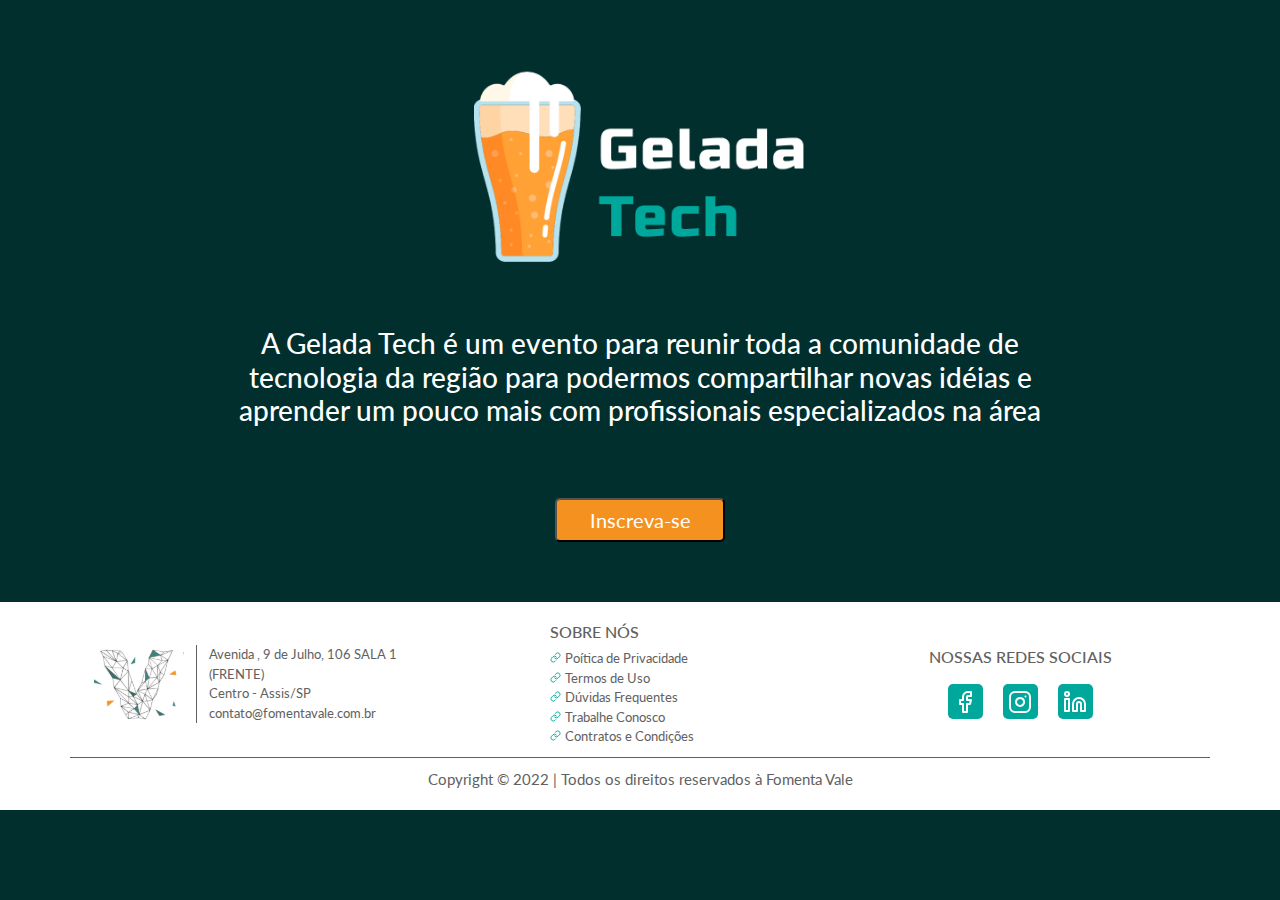
==== eventos/eventos.html @ d13920c7 "Landing Page" ====
<!DOCTYPE html>
<html lang="en">
<head>
    <meta charset="UTF-8">
    <meta http-equiv="X-UA-Compatible" content="IE=edge">
    <meta name="viewport" content="width=device-width, initial-scale=1.0">

    <link rel="preconnect" href="https://fonts.googleapis.com">
    <link rel="preconnect" href="https://fonts.gstatic.com" crossorigin>
    <link href="https://fonts.googleapis.com/css2?family=Roboto&display=swap" rel="stylesheet">
    <link href="https://fonts.googleapis.com/css2?family=Lato:ital,wght@0,400;1,700&display=swap" rel="stylesheet">
    <link href="https://fonts.googleapis.com/css2?family=Russo+One&display=swap" rel="stylesheet">
    <link href="https://fonts.googleapis.com/css2?family=Righteous&display=swap" rel="stylesheet">
    <link rel="stylesheet" href="../css/global.css" />
    <link rel="stylesheet" href="../css/bootstrap.min.css" />
    <link rel="stylesheet" href="../eventos/style.css" />

    <title>Eventos</title>
</head>
<body>

    <section id="geladatech">
                <img src="../images/logogelada.png"/>    
                <h3>A Gelada Tech é um evento para reunir toda a comunidade de tecnologia da região para podermos 
                    compartilhar novas idéias e aprender um pouco mais com profissionais especializados na área
                </h3>
                <button>Inscreva-se</button>
    </section>

    <footer id="footer">
        <div class="container">
            <div id="infos" class="row">
                <div id="coluna1" class="col-md-4">
                    <div class="row">
                        <div id="coluna1-1" class="col-md-4">
                            <img src="../images/logo2.svg" />
                        </div>
                        <div id="coluna1-2" class="col-md-8">
                            <p>Avenida , 9 de Julho, 106 SALA 1 (FRENTE)</p>
                            <p>Centro - Assis/SP</p>
                            <p>contato@fomentavale.com.br</p>
                        </div>
                    </div>
                </div>
                <div id="coluna2" class="col-md-4">
                    <h6>SOBRE NÓS</h6>
                    <p><a href=""><img src="../images/link.svg" />Poítica de Privacidade</a></p>
                    <p><a href=""><img src="../images/link.svg" />Termos de Uso</a></p>
                    <p><a href=""><img src="../images/link.svg" />Dúvidas Frequentes</a></p>
                    <p><a href=""><img src="../images/link.svg" />Trabalhe Conosco</a></p>
                    <p><a href=""><img src="../images/link.svg" />Contratos e Condições</a></p>
                </div>
                <div id="coluna3" class="col-md-4">
                    <div id="title" class="row">
                        <h6>NOSSAS REDES SOCIAIS</h6>
                    </div>
                    <div id="icons" class="row">
                        <button class="facebook"><img src="../images/facebook (1).svg" /></button>
                        <button class="instagram"><img src="../images/instagram.svg" /></button>
                        <button class="linkedin"><img src="../images/linkedin.svg" /></button>
                    </div>
                </div>
            </div>
            <div id="copyright" class="row">
                <p>Copyright © 2022 | Todos os direitos reservados à Fomenta Vale</p>
            </div>
        </div>
    </footer>

    <script src="https://cdn.jsdelivr.net/npm/@popperjs/core@2.10.2/dist/umd/popper.min.js"
        integrity="sha384-7+zCNj/IqJ95wo16oMtfsKbZ9ccEh31eOz1HGyDuCQ6wgnyJNSYdrPa03rtR1zdB"
        crossorigin="anonymous"></script>
    <script src="js/bootstrap.min.js"></script>
</body>
</html>
---- css/global.css ----
#footer{
    padding: 20px;
    background-color: #fff;
    color: #616161;
    display: flex;
    justify-content: center;
    align-items: center;
}

#footer img{
    width: 90px;
}

#footer #coluna1, #footer #coluna3 #title h6, #footer #icons{
    display: flex;
    justify-content: center;
    align-items: center;
}

#footer #infos{
    padding-bottom: 10px;
    border-bottom: 1px solid #616161;
}

#footer #coluna3{
    padding-top: 25px;
}

#footer #coluna2{
    justify-content: center;
    align-items: center;
    padding-left: 100px;
    padding-right: 100px;
}

#footer #coluna2 img{
    margin-top: -4px;
    width: 15px;
    padding-right: 4px;
}

#footer #coluna1-1{
    display: flex;
    justify-content: end;
    align-items: center;
    border-right: 0.5px solid #616161;
}

#footer p, #footer a{
    color: #616161;
    font-size: 13px;
    margin-bottom: 0;
    text-decoration: none;
}

#footer button{
    width: 35px;
    height: 35px;
    display: flex;
    align-items: center;
    justify-content: center;
    margin: 10px;
    border: none;
    border-radius: 5px;
    background: #00A89C;
    transition: 0.3s ease-in-out;
}

#footer button.facebook:hover{
    background: #00238d;
}
#footer button.instagram:hover{
    background: radial-gradient(circle at 30% 107%, #fdf497 0%, #fdf497 5%, #fd5949 45%,#d6249f 60%,#285AEB 90%);
}
#footer button.linkedin:hover{
    background: #2389e9;
}

#footer button img{
    width: 30px;
}

#footer #copyright p{
    display: flex;
    align-items: center;
    justify-content: center;
    font-size: 15px;
    margin-top: 10px;
}
---- eventos/style.css ----
body, html{
    background: #002F2E;
    font-family: 'Lato', sans-serif;
    color: #fff;
}

#geladatech{
    padding: 100px;
    padding-top: 60px;
    padding-bottom: 60px;
}

#geladatech img{
    width: 350px;
    display: block;
    margin: 0px auto;
}

#geladatech h3{
    padding-top: 50px;
    padding-bottom: 70px;
    padding-left: 100px;
    padding-right: 100px;
    display: block;
    margin: 0px auto;
    text-align: center;
}

#geladatech button{
    width: 170px;
    display: block;
    border-radius: 5px;
    margin: 0px auto;
    padding: 5px;
    font-size: 20px;
    background-color: #F5911E;
    color: #fff;
}
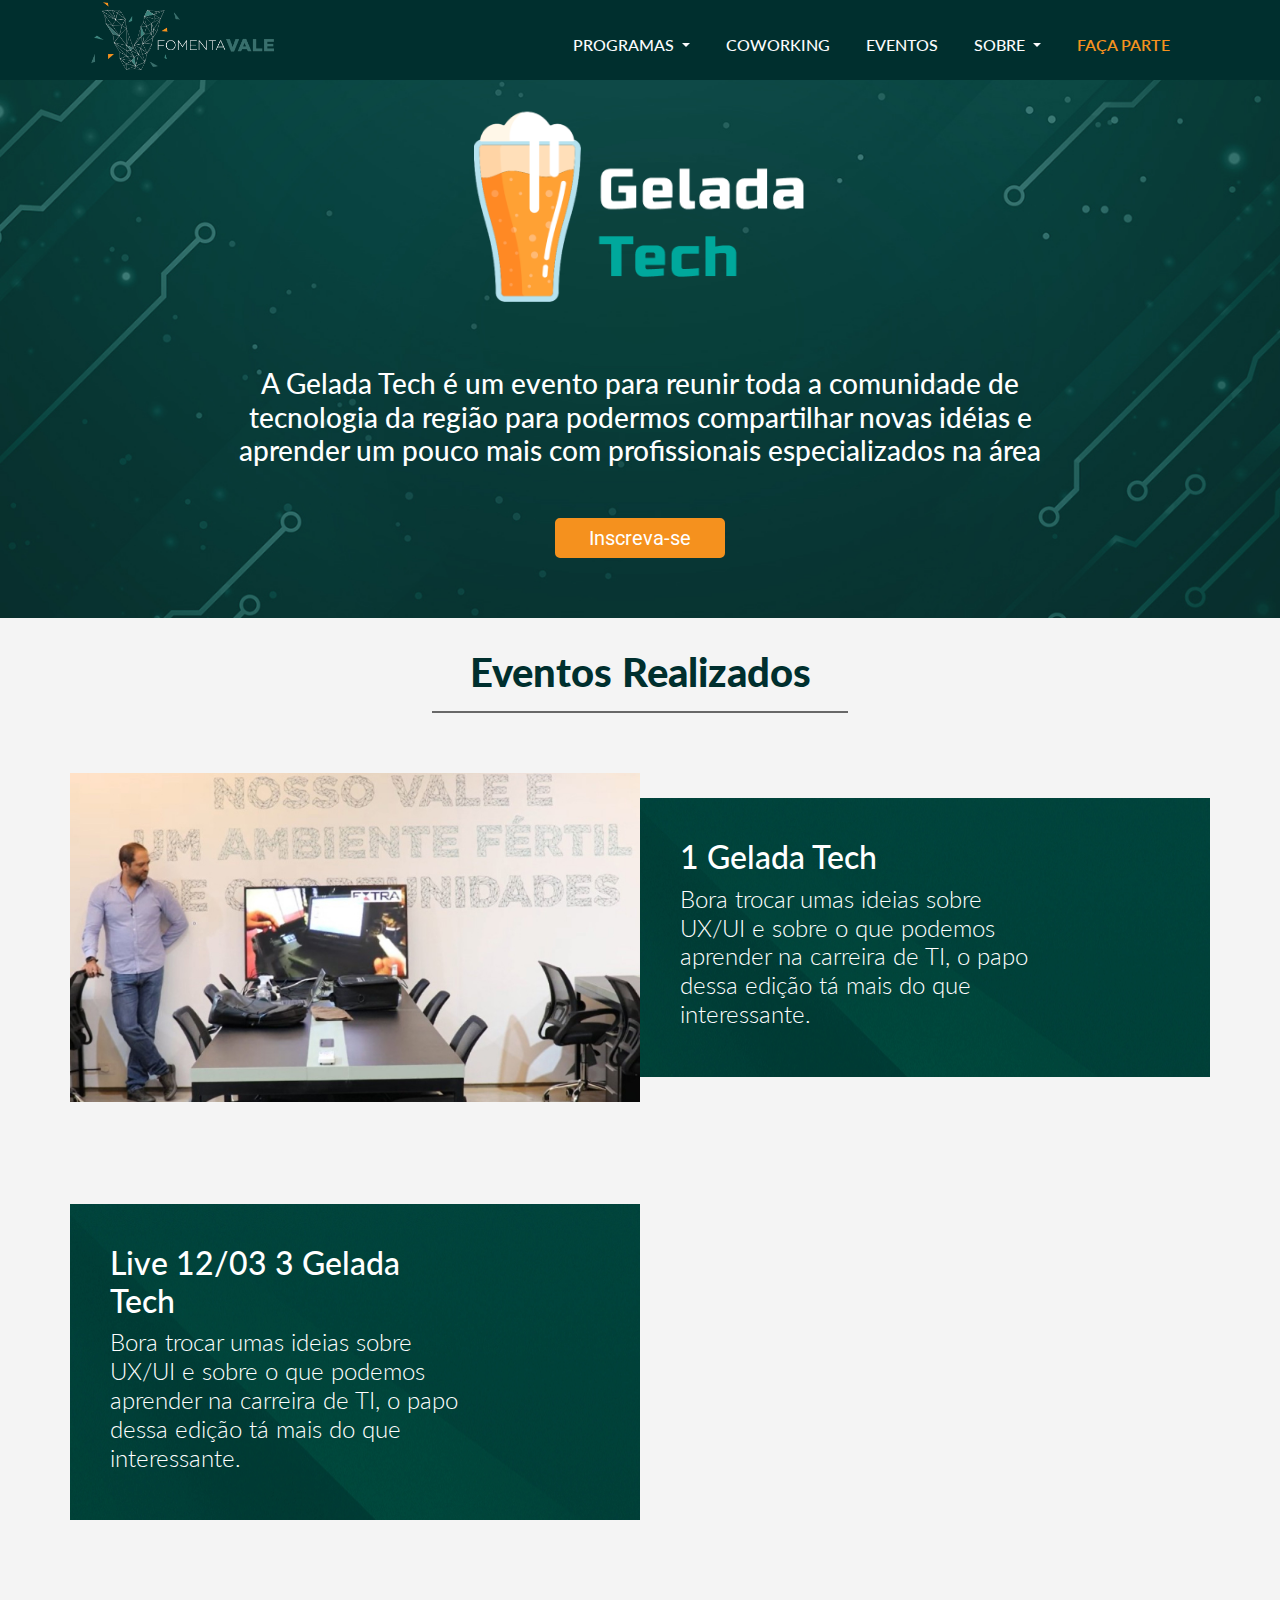
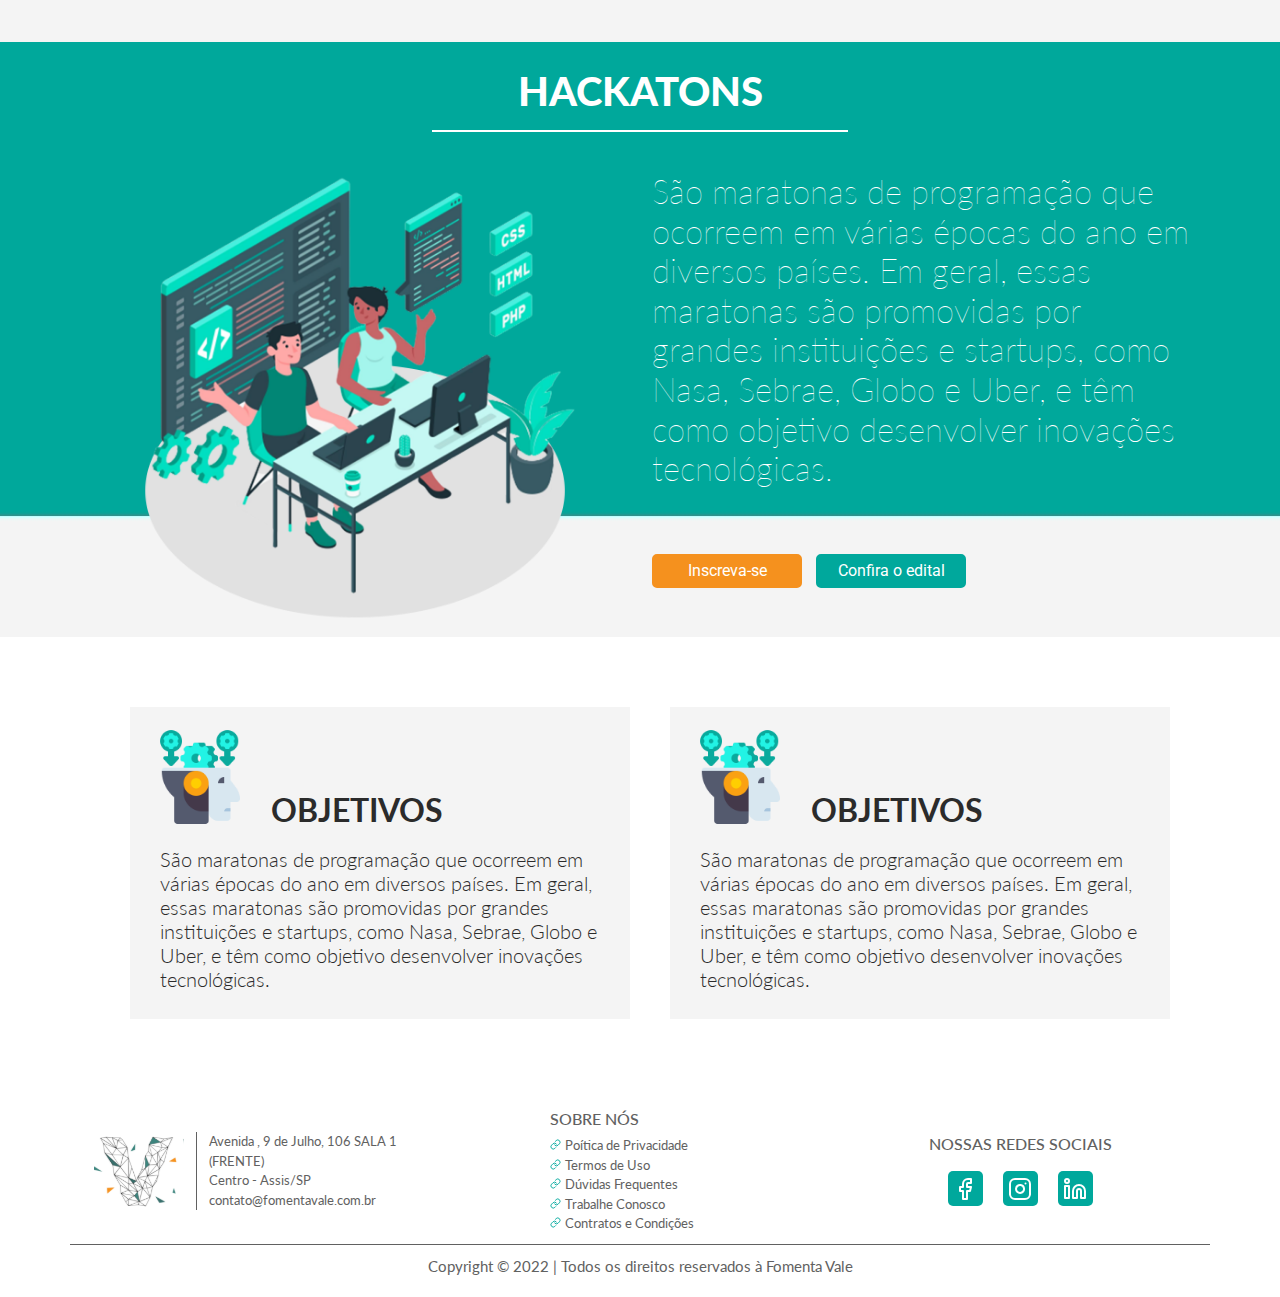
==== commit 7ce2e2e5: "Commit27/04" ====
--- a/eventos/eventos.html
+++ b/eventos/eventos.html
@@ -8,7 +8,7 @@
     <link rel="preconnect" href="https://fonts.googleapis.com">
     <link rel="preconnect" href="https://fonts.gstatic.com" crossorigin>
     <link href="https://fonts.googleapis.com/css2?family=Roboto&display=swap" rel="stylesheet">
-    <link href="https://fonts.googleapis.com/css2?family=Lato:ital,wght@0,400;1,700&display=swap" rel="stylesheet">
+    <link href="https://fonts.googleapis.com/css2?family=Lato:wght@100;300;400;700;900&display=swap" rel="stylesheet">
     <link href="https://fonts.googleapis.com/css2?family=Russo+One&display=swap" rel="stylesheet">
     <link href="https://fonts.googleapis.com/css2?family=Righteous&display=swap" rel="stylesheet">
     <link rel="stylesheet" href="../css/global.css" />
@@ -19,12 +19,161 @@
 </head>
 <body>
 
+        <!-- NAVBAR -->
+
+        <nav class="navbar navbar-light navbar-expand-lg fixed-top">
+            <div class="container">
+                <div class="avatar">
+                    <a class="navbar-brand" href="http://www.fomentavale.com.br"></a>
+                </div>
+                <button class="navbar-toggler" type="button" data-toggle="collapse" data-target="#f-navbar"
+                    aria-controls="navbarSupportedContent" aria-expanded="false" aria-label="Menu">
+                    <span class="navbar-toggler-icon"></span>
+                </button>
+                <div class="collapse navbar-collapse" id="f-navbar">
+                    <ul class="navbar-nav ml-auto justify-content-md-end">
+                        <li class="nav-item dropdown">
+                            <a class="nav-link dropdown-toggle" href="#" id="navbarDropdownProgramas" role="button"
+                                data-toggle="dropdown" aria-haspopup="true" aria-expanded="false">
+                                Programas
+                            </a>
+                            <div class="dropdown-menu" aria-labelledby="navbarDropdown">
+                                <a class="dropdown-item" href="#">Pré-Incubação</a>
+                                <a class="dropdown-item" href="#">Incubação</a>
+                            </div>
+                        </li>
+                        <li class="nav-item">
+                            <a class="nav-link" href="#" title="Coworking">Coworking</a>
+                        </li>
+                        <li class="nav-item">
+                            <a class="nav-link" href="../eventos/eventos.html" title="Eventos">Eventos</a>
+                        </li>
+                        <li class="nav-item dropdown">
+                            <a class="nav-link dropdown-toggle" href="#" id="navbarDropdownSobre" role="button"
+                                data-toggle="dropdown" aria-haspopup="true" aria-expanded="false">
+                                Sobre
+                            </a>
+                            <div class="dropdown-menu" aria-labelledby="navbarDropdown">
+                                <a class="dropdown-item" href="#somos" title="Quem Somos">Quem Somos</a>
+                                <a class="dropdown-item" href="#fazemos" title="O que Fazemos">O que fazemos</a>
+                                <a class="dropdown-item" href="#idealizadores" title="Idealizadores">Idealizadores</a>
+                                <a class="dropdown-item" href="#apoiadores" title="Apoiadores">Apoiadores</a>
+                            </div>
+                        </li>
+                        <li class="nav-item">
+                            <a class="nav-link faca-parte" href="#faca-parte" title="Faça Parte">Faça Parte</a>
+                        </li>
+                    </ul>
+                </div>
+            </div>
+        </nav>
+
     <section id="geladatech">
-                <img src="../images/logogelada.png"/>    
-                <h3>A Gelada Tech é um evento para reunir toda a comunidade de tecnologia da região para podermos 
-                    compartilhar novas idéias e aprender um pouco mais com profissionais especializados na área
-                </h3>
-                <button>Inscreva-se</button>
+        <div class="container">
+            <img src="../images/logogelada.png"/>    
+            <h3>
+                A Gelada Tech é um evento para reunir toda a comunidade de tecnologia da região para podermos 
+                compartilhar novas idéias e aprender um pouco mais com profissionais especializados na área
+            </h3>
+            <button>Inscreva-se</button>
+        </div>
+    </section>
+
+    <section id="eventos">
+        <div class="container">
+            <h1>Eventos Realizados</h1>
+            <div class="row" id="slides">
+                <div id="coluna1" class="col-md-6">
+                    <img src="../images/image7.jpg">
+                </div>
+                <div id="coluna2" class="col-md-6">
+                    <div class="infos">
+                        <h2>1 Gelada Tech</h2>
+                        <h4>
+                            Bora trocar umas ideias sobre UX/UI e  sobre o que podemos aprender na carreira de TI, 
+                            o papo dessa edição tá mais do que interessante.
+                        </h4>
+                    </div>
+                </div>
+            </div>
+
+            <div class="row" id="slides">
+                <div id="coluna2" class="col-md-6">
+                    <div class="infos">
+                        <h2>Live 12/03 3 Gelada Tech</h2>
+                        <h4>
+                            Bora trocar umas ideias sobre UX/UI e  sobre o que podemos aprender na carreira de TI, 
+                            o papo dessa edição tá mais do que interessante.
+                        </h4>
+                    </div>
+                </div>
+                <div id="coluna1" class="col-md-6">
+                    <iframe src="https://www.facebook.com/plugins/video.php?height=314&href=https%3A%2F%2Fwww.facebook.com%2Ffomentavale%2
+                        Fvideos%2F514987213561900%2F&show_text=false&width=560&t=0" width="560" height="314" style="border:none;overflow:hidden" 
+                        scrolling="no" frameborder="0" allowfullscreen="true" allow="autoplay; clipboard-write; encrypted-media; 
+                        picture-in-picture; web-share" allowFullScreen="true">
+                    </iframe>
+                </div>
+            </div>
+        </div>
+    </section>
+
+    <section id="hackatons">
+        <div class="sobre">
+            <div class="container">
+                <h1>HACKATONS</h1>
+                <div class="row">
+                    <div id="coluna1" class="col-md-6">
+                        <img src="../images/imagempng2.png"/>
+                    </div>
+                    <div id="coluna2" class="col-md-6">
+                        <h3>
+                            São maratonas de programação que ocorreem em várias épocas do ano em diversos países. 
+                            Em geral, essas maratonas são promovidas por grandes instituições e startups, como Nasa, Sebrae, Globo e Uber, 
+                            e têm como objetivo desenvolver inovações tecnológicas.
+                        </h3>
+                        <div class="button">
+                            <button class="button1">Inscreva-se</button>
+                            <button class="button2">Confira o edital</button>
+                        </div>
+                    </div>
+                </div>
+            </div>
+        </div>
+        <div class="container">
+            <div id="infos" class="row">
+                <div id="infos1" class="col-md-6">
+                    <div class="row">
+                        <div class="col-md-3">
+                            <img src="../images/custom-features.png"/>
+                        </div>
+                        <div id="title" class="col-md-3">
+                            <h2>OBJETIVOS</h2>
+                        </div>
+                    </div>
+                    
+                    <h5>São maratonas de programação que ocorreem em várias épocas do ano em diversos países. 
+                        Em geral, essas maratonas são promovidas por grandes instituições e startups, como Nasa, 
+                        Sebrae, Globo e Uber, e têm como objetivo desenvolver inovações tecnológicas.
+                    </h5>
+                </div>
+                <div id="infos2" class="col-md-6">
+                        <div class="row">
+                            <div class="col-md-3">
+                                <img src="../images/custom-features.png"/>
+                            </div>
+                            <div id="title" class="col-md-3">
+                                <h2>OBJETIVOS</h2>
+                            </div>
+                        </div>
+                        
+                        <h5>São maratonas de programação que ocorreem em várias épocas do ano em diversos países. 
+                            Em geral, essas maratonas são promovidas por grandes instituições e startups, como Nasa, 
+                            Sebrae, Globo e Uber, e têm como objetivo desenvolver inovações tecnológicas.
+                        </h5>
+                </div>
+            </div>
+        </div>
     </section>
 
     <footer id="footer">
--- a/eventos/style.css
+++ b/eventos/style.css
@@ -1,10 +1,108 @@
 body, html{
-    background: #002F2E;
+    background: #f4f4f4;
     font-family: 'Lato', sans-serif;
     color: #fff;
 }
 
+.navbar-toggler {
+	border: none;
+}
+.navbar-toggler:focus {
+	outline: 0;
+}
+
+#f-navbar{
+    display: flex;
+    justify-content: end;
+}
+
+#f-navbar .nav-link {
+	font-size: 16px;
+	color: #fbfcfd;
+	font-weight: 500;
+	text-transform: uppercase;
+}
+
+div.center{
+	display: flex;
+	align-items: center;
+	justify-content: center;
+}
+
+.navbar {
+	height: 80px;
+    padding-top: 20px;
+    transition: all 0.30s linear;
+    background-color: #002F2E;
+}
+.navbar.scroll {
+    box-shadow: 0 0 10px rgba(0,0,0,0.4);
+    height: 80px;
+		background: white;	
+}
+.navbar.scroll #f-navbar a {
+	color: rgb(97, 97, 97);
+	font-weight: 500;
+
+}
+.navbar.scroll #f-navbar .nav-link.faca-parte {
+	color: #f6921e;
+
+}
+
+#f-navbar li{
+    margin-right: 20px;
+}
+
+.avatar {
+	background-image: url(../images/logo1.png);
+	padding-top: 90px;
+	background-size: contain;
+	transition: all 0.20s linear;
+	background-repeat: no-repeat;
+	width: 18%;
+	height: 0;
+
+}
+.navbar.scroll .avatar {
+	background-image: url(../images/logo1.png);
+	width: 170px;
+	padding-top:70px;
+	width: 20%;
+	transition: all 0.20s linear;
+}
+div#f-navbar.nav-item {
+	margin-top: 18px;
+	margin-right: 8px;
+}
+#f-navbar .nav-item:hover .nav-link {
+	color: #d6621e;
+	transition: .5s;
+}
+#f-navbar .nav-item:after {
+	content: '';
+	border-bottom: 2px solid #39857c;
+	display: block;
+	transition: .3s ease;
+	transform: scaleX(0);
+}
+#f-navbar .nav-item:hover:after {
+    transform: scaleX(1);
+}
+#f-navbar .nav-link.faca-parte {
+	color: #f6921e;
+	font-weight: 600;
+}
+#f-navbar .nav-item:hover .nav-link.faca-parte {
+	color: #d6621e;
+}
+
 #geladatech{
+    margin-top: 40px;
+    background-image: url(../images/backgroundGelada.jpg);
+    background-position: center;
+    background-repeat: no-repeat;
+    background-size: cover;
     padding: 100px;
     padding-top: 60px;
     padding-bottom: 60px;
@@ -18,7 +116,7 @@
 
 #geladatech h3{
     padding-top: 50px;
-    padding-bottom: 70px;
+    padding-bottom: 50px;
     padding-left: 100px;
     padding-right: 100px;
     display: block;
@@ -27,12 +125,195 @@
 }
 
 #geladatech button{
+    font-family: 'Roboto', sans-serif;
     width: 170px;
     display: block;
     border-radius: 5px;
-    margin: 0px auto;
-    padding: 5px;
+    border: 2px solid #F5911E;
+    margin: 0px auto;
+    padding: 3px;
     font-size: 20px;
     background-color: #F5911E;
     color: #fff;
+    transition: 0.2s ease-in-out;
+}
+
+#geladatech button:hover{
+    background-color: #fff;
+    color: #F5911E;
+    border: 2px solid #F5911E;
+}
+
+#eventos {
+    background-color: #f4f4f4;
+    padding: 20px;
+}
+
+#eventos h1 {
+    font-weight: 900;
+    display: block;
+    margin: 0px auto;
+    color: #002F2E;
+    margin-top: 10px;
+    margin-left: 350px;
+    margin-right: 350px;
+    margin-bottom: 60px;
+    padding-bottom: 15px;
+    border-bottom: 2px solid #686868;
+    text-align: center;
+}
+
+#eventos h4{
+    font-weight: 300;
+}
+
+#slides{
+    margin-top: 40px;
+    margin-bottom: 100px;
+}
+
+#slides img, #slides iframe{
+    width: 100%;
+}
+
+#eventos #coluna1{
+    padding-left: 0;
+    padding-right: 0;
+}
+
+#eventos #coluna2{
+    display: flex;
+    align-items: center;
+    justify-content: center;
+    padding-left: 0;
+    padding-right: 0;
+}
+
+#slides .infos{
+    background-image: url(../images/background11.jpg);
+    padding: 40px;
+    padding-right: 170px;
+}
+
+#hackatons {
+    background-color: #fff;
+}
+
+#hackatons .sobre{
+    background-image: url(../images/backhackatons.jpg);
+    padding: 15px;
+}
+
+#hackatons #coluna1 img{
+    width: 460px;
+    display: block;
+    margin: 0px auto;
+}
+
+#hackatons h1{
+    font-weight: 900;
+    display: block;
+    margin: 0px auto;
+    color: #ffffff;
+    margin-top: 10px;
+    margin-left: 350px;
+    margin-right: 350px;
+    margin-bottom:30px;
+    padding-bottom: 15px;
+    border-bottom: 2px solid #ffffff;
+    text-align: center;
+}
+
+#hackatons h3{
+    margin-top: 10px;
+    font-weight: 100;
+    font-size: 33px;
+}
+
+#hackatons .button{
+    margin-top: 65px;
+}
+
+#hackatons .button1, #hackatons .button2{
+    background-color: #F5911E;
+    font-family: 'Roboto', sans-serif;
+    color: #fff;
+    padding: 3px;
+    width: 150px;
+    border: 2px solid #F5911E;
+    border-radius: 5px;
+    margin-right: 10px;
+    transition: 0.2s ease-in-out;
+}
+
+#hackatons .button2{
+    background-color: #00A89C;
+    border: 2px solid #00A89C;
+}
+
+#hackatons .button1:hover{
+    background-color: #fff;
+    color: #F5911E;
+    border: 2px solid #F5911E;
+}
+
+#hackatons .button2:hover{
+    background-color: #fff;
+    color: #00A89C;
+    border: 2px solid #00A89C;
+}
+
+#hackatons #infos1, #hackatons #infos2{
+    background-color: #f4f4f4;
+    color: rgb(43, 43, 43);
+    max-width: 500px;
+    margin: 10px;
+    padding: 20px;
+    transition: all ease-out 0.2s;
+}
+
+#hackatons #infos1:hover, #hackatons #infos2:hover{
+    box-shadow: 0px 0px 10px 0px rgba(0, 0, 0, 0.12);
+    transform: scale(1.05);
+    background-color: #00A89C;
+    color: #fff;
+}
+
+#hackatons #infos{
+    display: flex;
+    align-items: center;
+    justify-content: center;
+    padding-top: 60px;
+    padding-bottom: 60px;
+}
+
+#hackatons #infos1{
+    margin-right: 30px;
+}
+
+#hackatons #infos1{
+    margin-left: 30px;
+}
+
+#hackatons #infos1 img, #infos2 img{
+    width: 100px;
+    display: flex;
+    margin-bottom: 10px;
+
+}
+
+#infos1 #title, #infos2 #title{
+    display: flex;
+    align-items: flex-end;
+}
+
+#infos h2{
+    font-weight: 700;
+}
+
+#infos h5{
+    font-weight: 300;
+    margin-top: 10px;
+    margin-left: 10px;
+    margin-right: 10px;
 }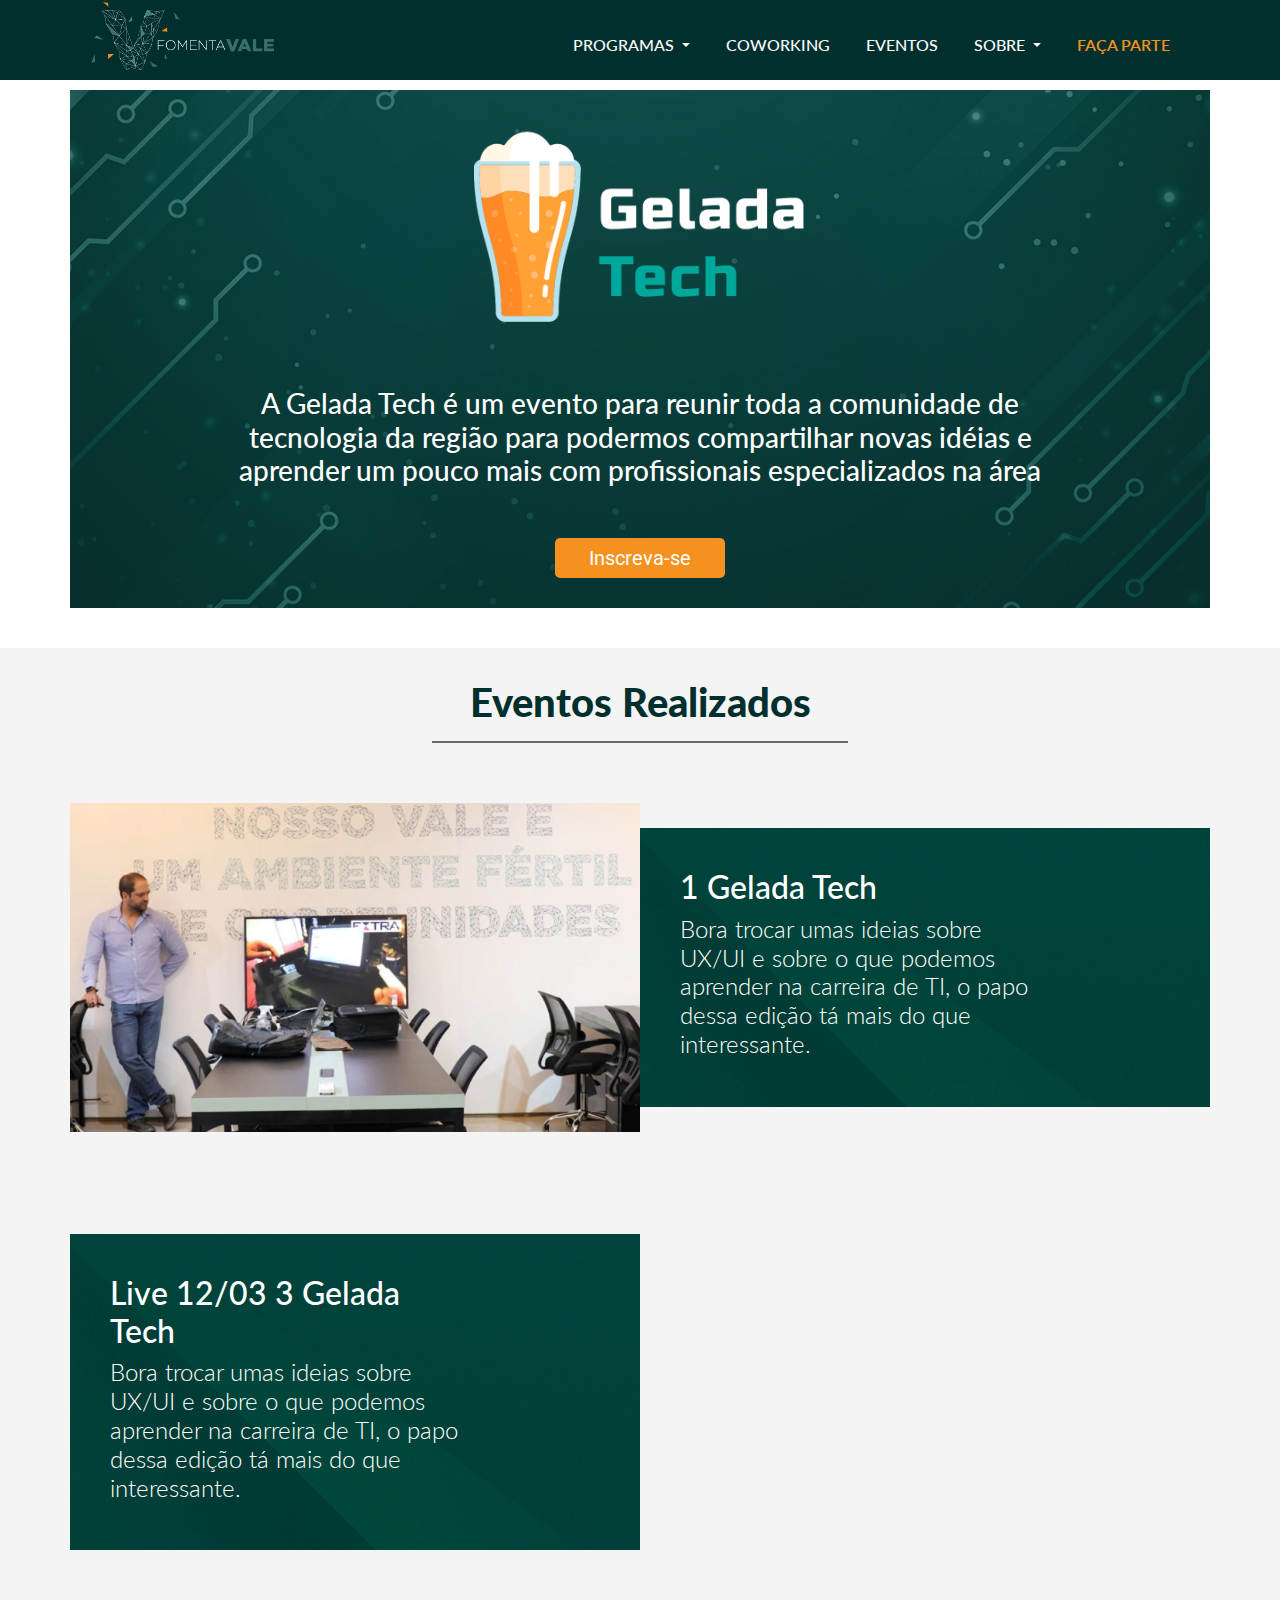
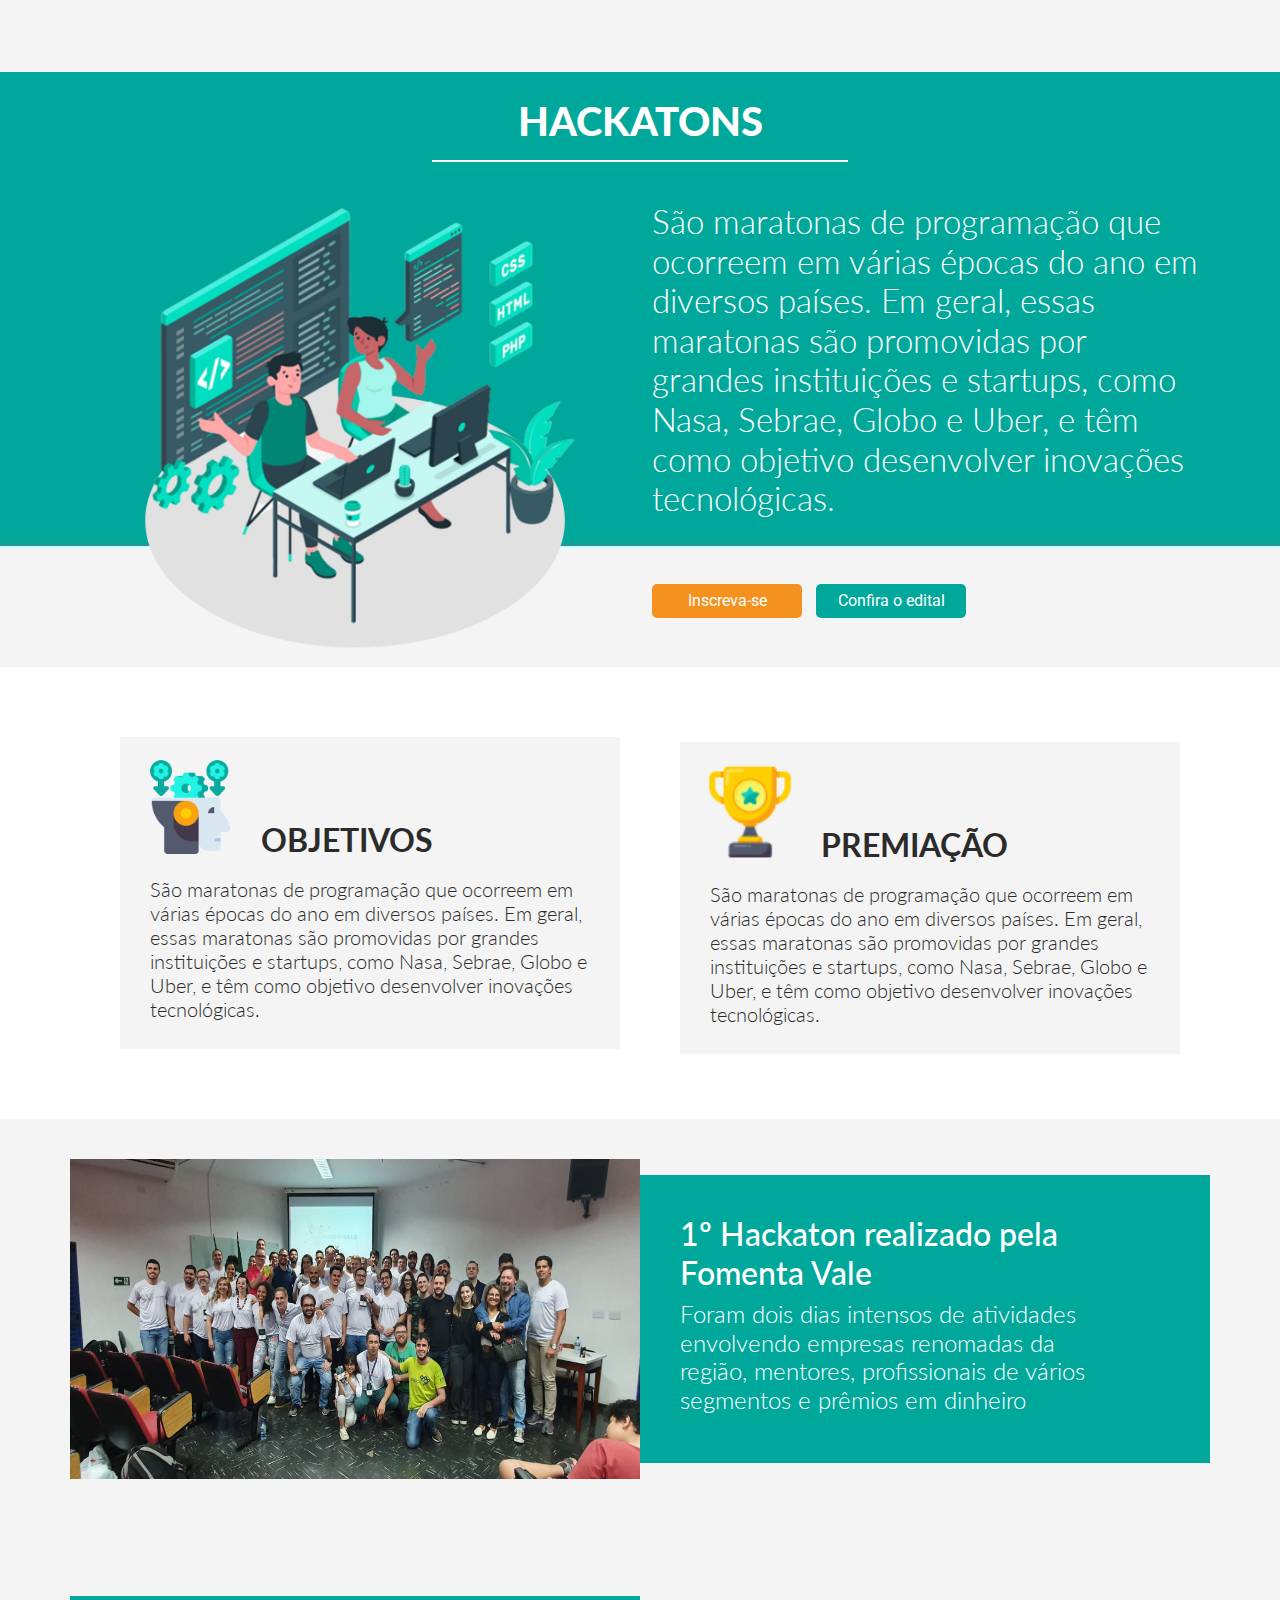
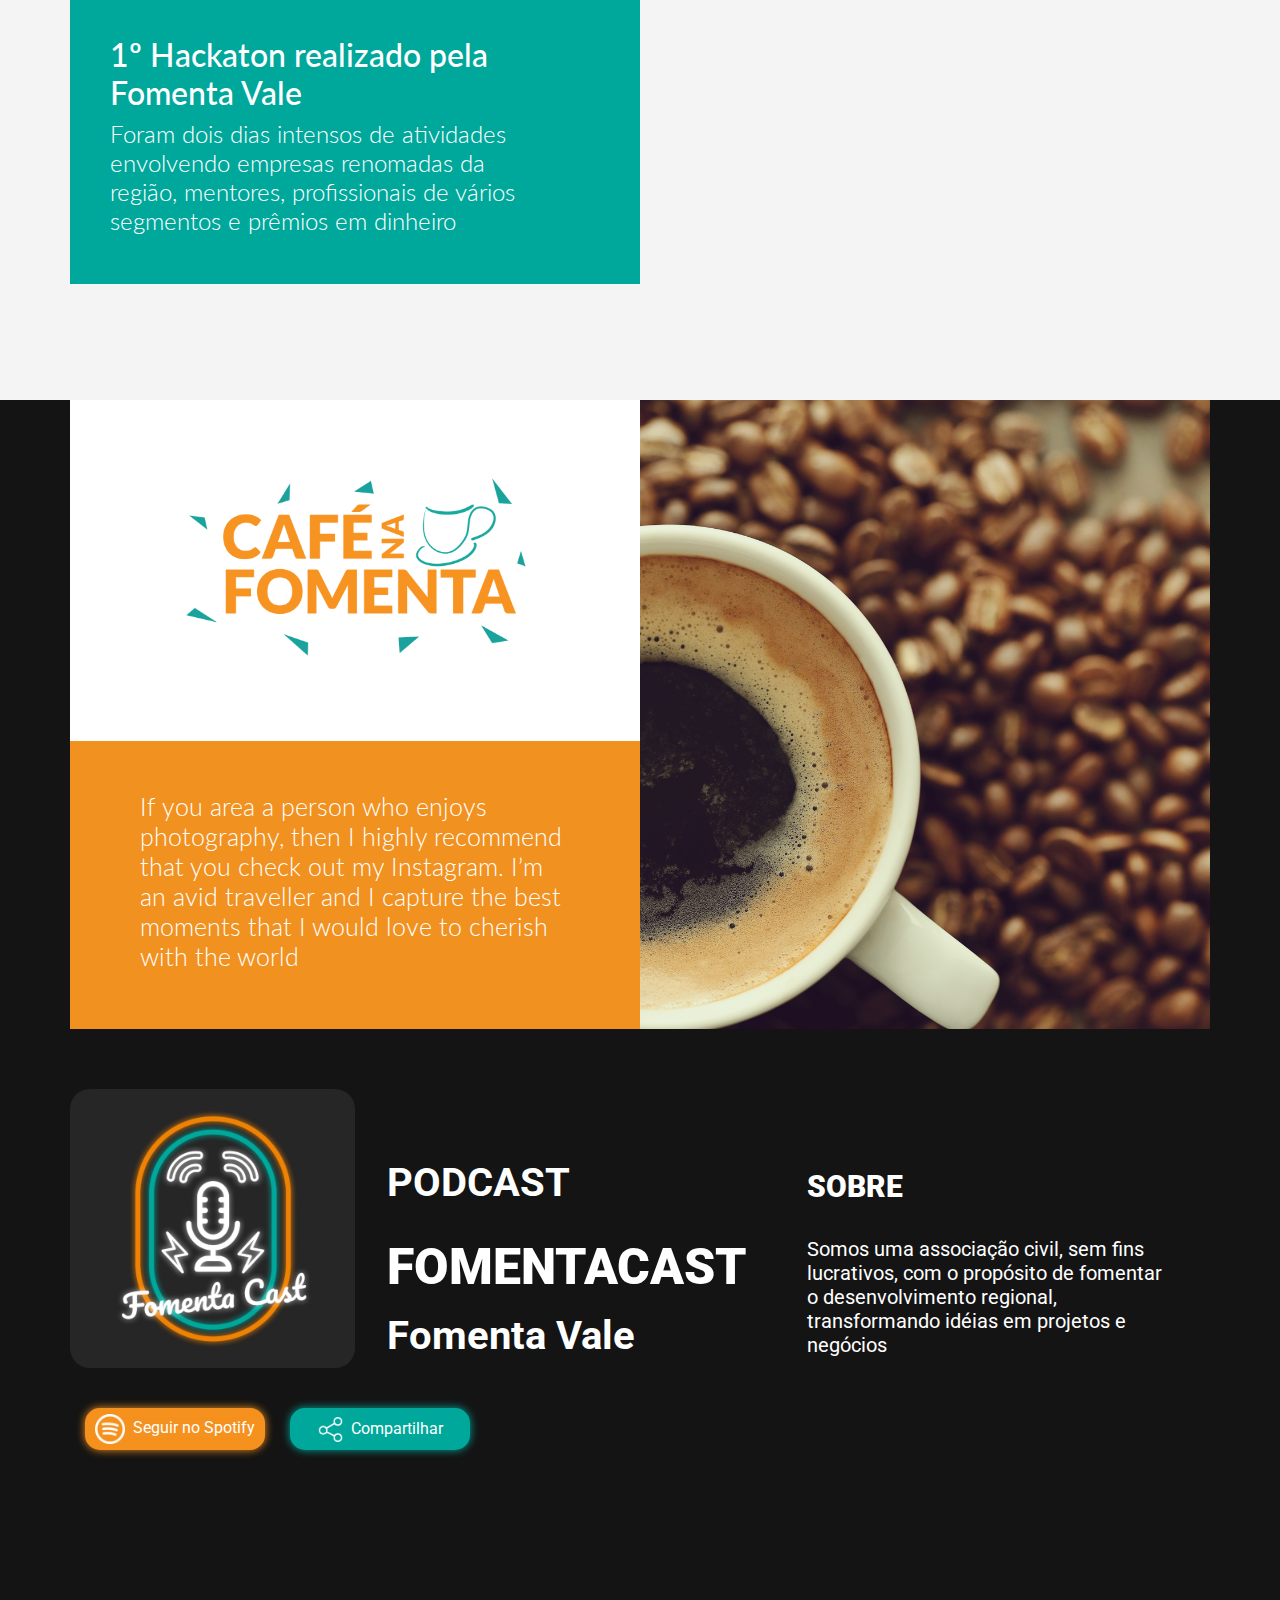
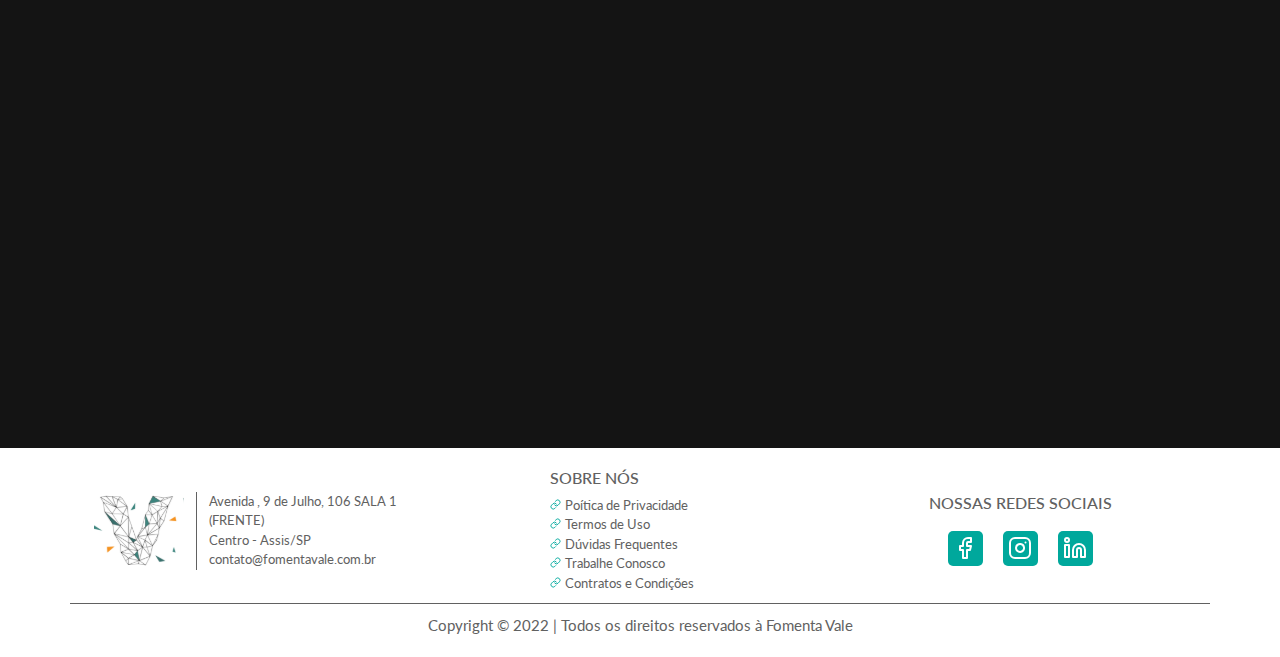
==== commit ae5df5fe: "Commit28/04" ====
--- a/eventos/eventos.html
+++ b/eventos/eventos.html
@@ -7,8 +7,8 @@
 
     <link rel="preconnect" href="https://fonts.googleapis.com">
     <link rel="preconnect" href="https://fonts.gstatic.com" crossorigin>
-    <link href="https://fonts.googleapis.com/css2?family=Roboto&display=swap" rel="stylesheet">
     <link href="https://fonts.googleapis.com/css2?family=Lato:wght@100;300;400;700;900&display=swap" rel="stylesheet">
+    <link href="https://fonts.googleapis.com/css2?family=Roboto:wght@100;300;400;500;700;900&display=swap" rel="stylesheet">
     <link href="https://fonts.googleapis.com/css2?family=Russo+One&display=swap" rel="stylesheet">
     <link href="https://fonts.googleapis.com/css2?family=Righteous&display=swap" rel="stylesheet">
     <link rel="stylesheet" href="../css/global.css" />
@@ -160,10 +160,10 @@
                 <div id="infos2" class="col-md-6">
                         <div class="row">
                             <div class="col-md-3">
-                                <img src="../images/custom-features.png"/>
+                                <img src="../images/trophy.png"/>
                             </div>
                             <div id="title" class="col-md-3">
-                                <h2>OBJETIVOS</h2>
+                                <h2>PREMIAÇÃO</h2>
                             </div>
                         </div>
                         
@@ -172,6 +172,106 @@
                             Sebrae, Globo e Uber, e têm como objetivo desenvolver inovações tecnológicas.
                         </h5>
                 </div>
+            </div>
+        </div>
+    </section>
+
+    <section id="hackatonfomenta">
+        <div class="container">
+            <div class="row" id="slides">
+                <div id="coluna1" class="col-md-6">
+                    <img src="../images/eventohackaton.jpg">
+                </div>
+                <div id="coluna2" class="col-md-6">
+                    <div class="infos">
+                        <h2>1º Hackaton realizado pela
+                            Fomenta Vale
+                        </h2>
+                        <h4>
+                            Foram dois dias intensos de atividades envolvendo empresas renomadas da região, mentores, profissionais de vários segmentos e prêmios em dinheiro
+                        </h4>
+                    </div>
+                </div>
+            </div>
+
+            <div class="row" id="slides">
+                <div id="coluna2" class="col-md-6">
+                    <div class="infos">
+                        <h2>1º Hackaton realizado pela
+                            Fomenta Vale</h2>
+                        <h4>
+                            Foram dois dias intensos de atividades envolvendo empresas renomadas da região, mentores, profissionais de vários segmentos e prêmios em dinheiro
+                       
+                        </h4>
+                    </div>
+                </div>
+                <div id="coluna1" class="col-md-6">
+                    <iframe width="560" height="315" src="https://www.youtube.com/embed/HROHU5tDCQ4" 
+                        title="YouTube video player" frameborder="0" allow="accelerometer; autoplay; clipboard-write; 
+                        encrypted-media; gyroscope; picture-in-picture" allowfullscreen>
+                    </iframe>
+                </div>
+            </div>
+        </div>
+    </section>
+
+    <section id="cafe">
+        <div class="container">
+            <div class="row">
+                <div id="coluna1" class="col-md-6">
+                    <div id="image">
+                        <img src="../images/logocafe.png"/>
+                    </div>
+                    <div class="info">
+                        <h4>
+                            If you area a person who enjoys photography, then I highly recommend that you 
+                            check out my Instagram. I’m an avid traveller and I capture the best moments that 
+                            I would love to cherish with the world
+                        </h4>
+                    </div>
+                </div>
+                <div id="coluna2" class="col-md-6">
+
+                </div>
+            </div>
+        </div>
+    </section>
+
+    <section id="fomentacast">
+        <div class="container">
+            <div class="row">
+                <div id="coluna1" class="col-md-3">
+                    <img src="../images/logofomentacast.png"/>
+                </div>
+                <div id="coluna2" class="col-md-4">
+                    <h2>PODCAST</h2>
+                    <h1>FOMENTACAST</h1>
+                    <h2>Fomenta Vale</h2>
+                </div>
+                <div id="coluna3" class="col-md-4">
+                    <h1>SOBRE</h1>
+                    <h3>Somos uma associação civil, sem fins lucrativos, com o propósito de fomentar o desenvolvimento
+                         regional, transformando idéias em projetos e negócios
+                    </h3>
+                </div>
+            </div>
+            <div id="buttons" class="row">
+                <button class="button1"><img src="../images/spotify-logo.png"/>Seguir no Spotify</button>
+                <button class="button2"><img src="../images/share.png"/>Compartilhar</button>
+            </div>
+            <div id="episodio">
+                <iframe style="border-radius:12px" 
+                    src="https://open.spotify.com/embed/episode/7qWI9ZImtLljAv7EBVX9SA?utm_source=generator&theme=0" 
+                    width="100%" height="232" frameBorder="0" allowfullscreen="" allow="autoplay; clipboard-write; 
+                    encrypted-media; fullscreen; picture-in-picture">
+                </iframe>
+            </div>
+            <div id="episodio">
+                <iframe style="border-radius:12px" 
+                    src="https://open.spotify.com/embed/show/1PolUs1o4eBpX695UYGSUn?utm_source=generator&theme=0" 
+                    width="100%" height="232" frameBorder="0" allowfullscreen="" allow="autoplay; clipboard-write; 
+                    encrypted-media; fullscreen; picture-in-picture">
+                </iframe>
             </div>
         </div>
     </section>
--- a/eventos/style.css
+++ b/eventos/style.css
@@ -98,14 +98,18 @@
 }
 
 #geladatech{
-    margin-top: 40px;
+    margin-top: 80px;
+    padding-top: 10px;
+    padding-bottom: 40px;
+    background-color: #fff;
+}
+
+#geladatech .container{
     background-image: url(../images/backgroundGelada.jpg);
     background-position: center;
     background-repeat: no-repeat;
     background-size: cover;
-    padding: 100px;
-    padding-top: 60px;
-    padding-bottom: 60px;
+    padding: 30px;
 }
 
 #geladatech img{
@@ -163,7 +167,7 @@
     text-align: center;
 }
 
-#eventos h4{
+#eventos h4, #hackatonfomenta h4{
     font-weight: 300;
 }
 
@@ -176,12 +180,12 @@
     width: 100%;
 }
 
-#eventos #coluna1{
+#eventos #coluna1, #hackatonfomenta #coluna1{
     padding-left: 0;
     padding-right: 0;
 }
 
-#eventos #coluna2{
+#eventos #coluna2, #hackatonfomenta #coluna2{
     display: flex;
     align-items: center;
     justify-content: center;
@@ -189,10 +193,20 @@
     padding-right: 0;
 }
 
-#slides .infos{
+#eventos #slides .infos{
     background-image: url(../images/background11.jpg);
     padding: 40px;
     padding-right: 170px;
+}
+
+#hackatonfomenta #slides .infos{
+    background-color: #00A89C;
+    padding: 40px;
+    padding-right: 100px;
+}
+
+#hackatonfomenta img{
+    height: 320px;
 }
 
 #hackatons {
@@ -226,7 +240,7 @@
 
 #hackatons h3{
     margin-top: 10px;
-    font-weight: 100;
+    font-weight: 300;
     font-size: 33px;
 }
 
@@ -269,7 +283,7 @@
     max-width: 500px;
     margin: 10px;
     padding: 20px;
-    transition: all ease-out 0.2s;
+    transition: all ease-out 0.3s;
 }
 
 #hackatons #infos1:hover, #hackatons #infos2:hover{
@@ -293,6 +307,11 @@
 
 #hackatons #infos1{
     margin-left: 30px;
+}
+
+#hackatons #infos2{
+    margin-left: 30px;
+    margin-bottom: 0;
 }
 
 #hackatons #infos1 img, #infos2 img{
@@ -316,4 +335,165 @@
     margin-top: 10px;
     margin-left: 10px;
     margin-right: 10px;
+}
+
+#cafe #coluna1{
+    background-color: #fff;
+    display: block;
+    margin: 0px auto;
+    padding: 0;
+}
+
+#cafe {
+    background-color: #141414;
+}
+
+#cafe img{
+    width: 400px;
+    margin-top: 30px;
+    margin-bottom: 30px;
+}
+
+#cafe #coluna2{
+    background-color: #fff;
+    display: block;
+    margin: 0px auto;
+    padding: 0;
+    background-image: url(../images/coffee-beans.jpg);
+    background-position: center;
+    background-repeat: no-repeat;
+    background-size: cover;
+}
+
+#cafe #image{
+    display: flex;
+    align-items: center;
+    justify-content: center;
+}
+
+#cafe .info{
+    background-color: #F19120;
+    color: #fff;
+    padding: 50px;
+    padding-left: 70px;
+    padding-right: 70px;
+}
+
+#cafe h4{
+    font-weight: 300;
+    font-size: 25px;
+}
+
+#fomentacast{
+    background-color: #141414;
+    padding-top: 60px;
+    padding-bottom: 60px;
+    font-family: 'Roboto', sans-serif;
+}
+
+#fomentacast img{
+    width: 200px;
+}
+
+#fomentacast #coluna1{
+    background-color: #262626;
+    padding: 15px;
+    border-radius: 20px;
+    display: flex;
+    align-items: center;
+    justify-content: center;
+    margin-right: 20px;
+}
+
+#fomentacast #coluna2{
+    align-items: flex-end;
+    padding-top: 70px;
+    margin-right: 20px;
+}
+
+#fomentacast #coluna2 h1{
+    margin-top: 30px;
+    margin-bottom: 15px;
+    font-size: 50px;
+    font-weight: 900;
+}
+
+#fomentacast #coluna2 h2{
+    font-size: 40px;
+    font-weight: 700;
+}
+
+#fomentacast #coluna3{
+    padding-top: 50px;
+    margin-left: 20px;
+}
+
+#fomentacast #coluna3 h1{
+    margin-top: 30px;
+    margin-bottom: 32px;
+    font-size: 30px;
+    font-weight: 900;
+}
+
+#fomentacast #coluna3 h3{
+    font-size: 20px;
+    font-weight: 400;
+}
+
+#fomentacast #buttons {
+    display: flex;
+    margin-top: 40px;
+}
+
+#fomentacast .button1{
+    background-color: #F5911E;
+    font-family: 'Roboto', sans-serif;
+    color: #fff;
+    padding: 4px;
+    width: 180px;
+    border: 2px solid #F5911E;
+    border-radius: 15px;
+    margin-left: 15px;
+    margin-right: 10px;
+    box-shadow: inset 0 0 8px #F5911E, 0 0 8px #F5911E;
+    transition: 0.2s ease-in-out;
+}
+
+#fomentacast .button1 img{
+    width: 30px;
+    margin-right: 8px;
+}
+
+#fomentacast .button2 img{
+    width: 25px;
+    margin-right: 8px;
+}
+
+#fomentacast .button2{
+    background-color: #00A89C;
+    font-family: 'Roboto', sans-serif;
+    color: #fff;
+    padding: 4px;
+    width: 180px;
+    border: 2px solid #00A89C;
+    border-radius: 15px;
+    margin-left: 15px;
+    box-shadow: inset 0 0 8px #00A89C, 0 0 8px #00A89C;
+    transition: 0.2s ease-in-out;
+}
+
+#fomentacast .button1:hover{
+    background-color: rgb(255, 163, 57);
+    transform: scale(1.03);
+    box-shadow: inset 0 0 15px #F5911E, 0 0 15px #F5911E;
+}
+
+#fomentacast .button2:hover{
+    background-color: #00b8ab;
+    transform: scale(1.03);
+    box-shadow: inset 0 0 15px #00A89C, 0 0 15px #00A89C;
+}
+
+#episodio{
+    margin-top: 30px;
 }